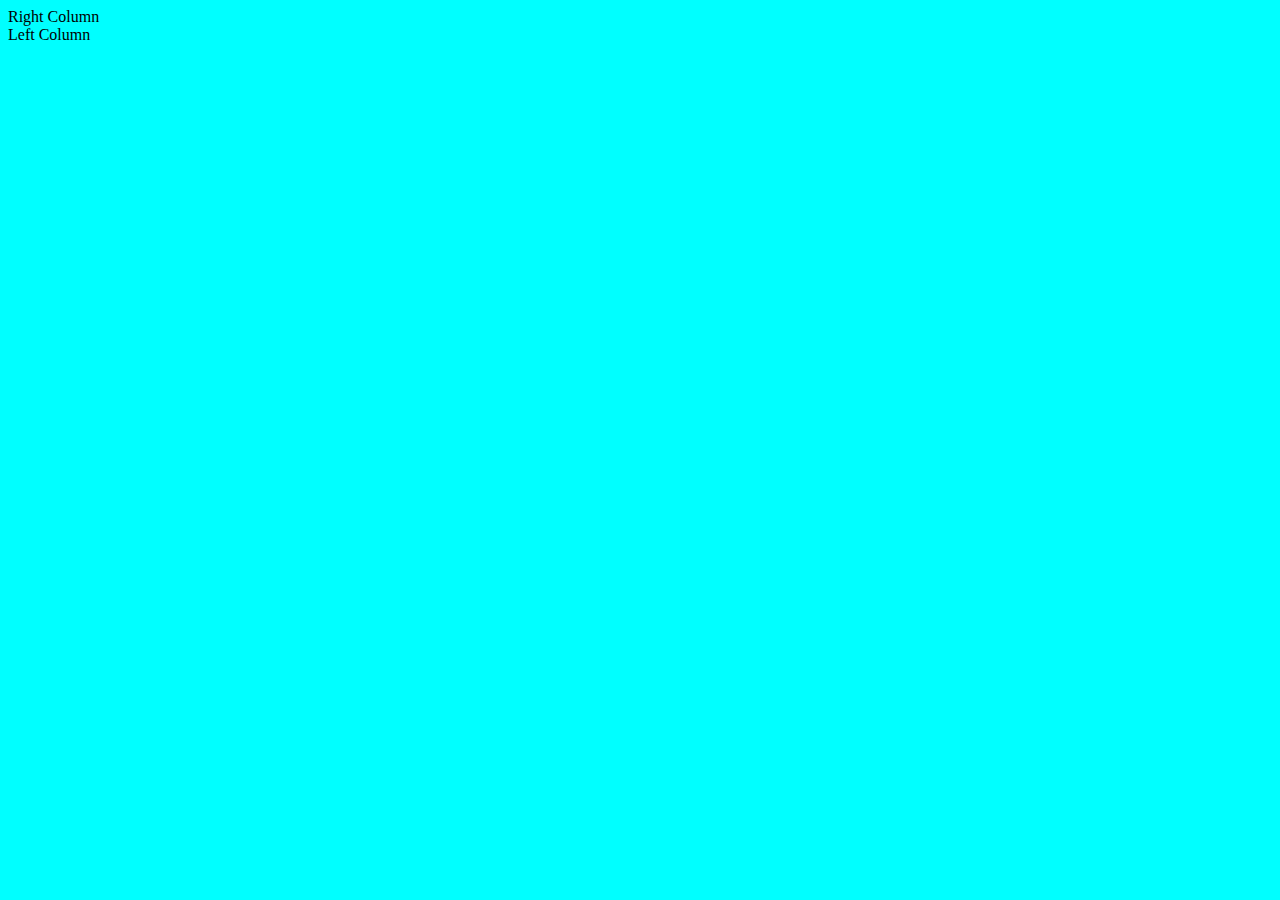
==== index.html @ 6114fdcd "Initial HTML" ====
<!DOCTYPE html>
<html lang="en">
<head>
    <meta charset="UTF-8">
    <meta http-equiv="X-UA-Compatible" content="IE=edge">
    <meta name="viewport" content="width=device-width, initial-scale=1.0">
    <title>Sign up</title>
    <link rel="stylesheet" href="./css/main.css">
</head>
<body>
    <main>
        <div>
            Right Column
        </div>
        <div>
            Left Column
        </div>
    </main>
</body>
</html>
---- css/main.css ----
body {
    background-color: aqua;
}
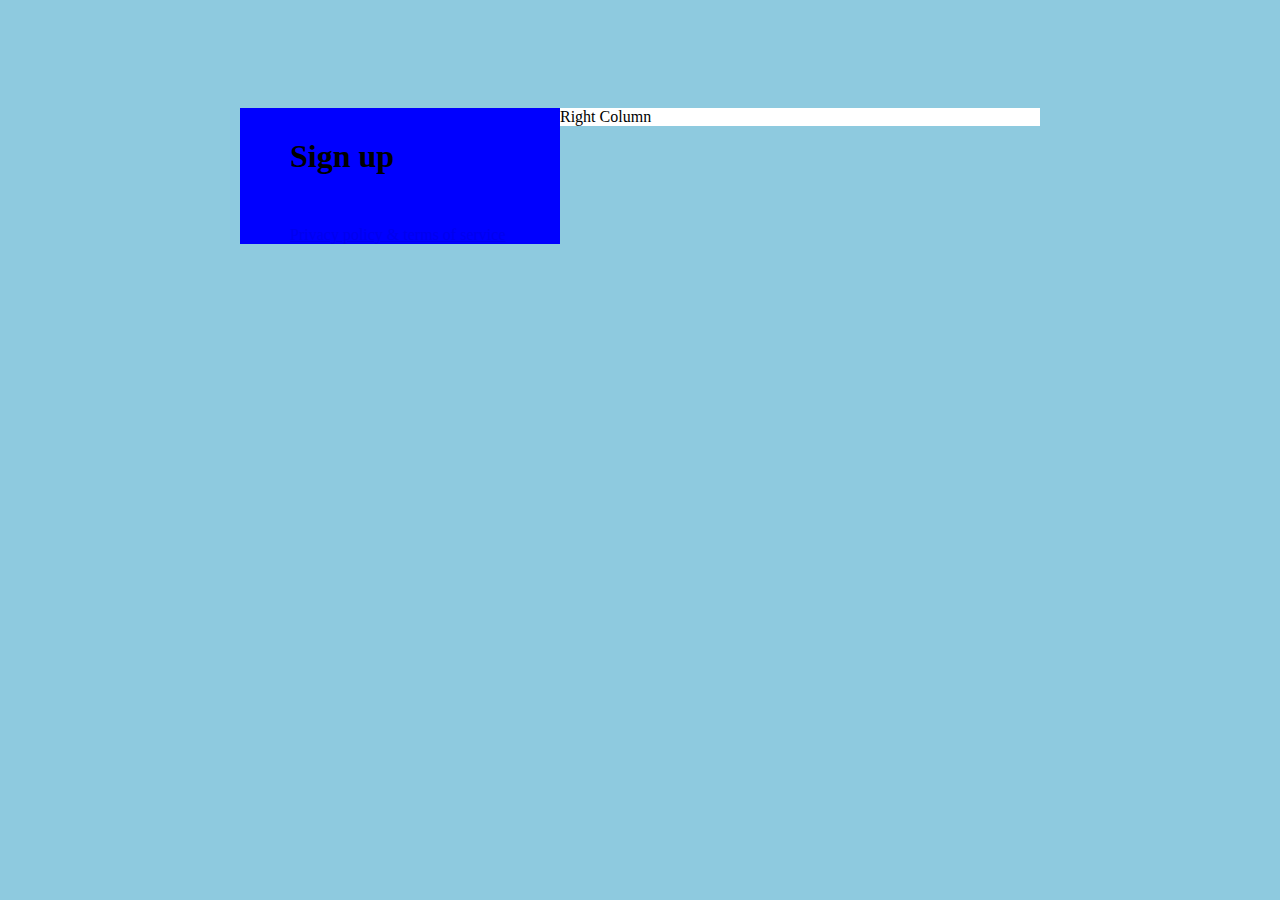
==== commit e0792fe5: "Left column form" ====
--- a/index.html
+++ b/index.html
@@ -10,10 +10,13 @@
 <body>
     <main>
         <div>
-            Right Column
+            <h1>
+                Sign up
+            </h1>
+            <a href="#">Privacy policy & terms of service</a>
         </div>
         <div>
-            Left Column
+            Right Column
         </div>
     </main>
 </body>
--- a/css/main.css
+++ b/css/main.css
@@ -1,3 +1,37 @@
 body {
-    background-color: aqua;
+    background-color: #8ecadf;
+}
+main {
+    display: inline-block;
+    width: 800px;
+    margin-top: 100px;
+    margin-left: calc((100% - 800px) / 2);
+    margin-right: calc((100% - 800px) / 2);
+}
+div:first-of-type {
+    display: inline-block;
+    width: 40%;
+    float: left;
+    background-color: blue;
+    background-image: url(./img);
+}
+div:last-of-type {
+    display: inline-block;
+    width: 60%;
+    float: left;
+    background-color: white;
+}
+h1 {
+    display: inline-block;
+    width: 320px;
+    float: left;
+    margin-top: 30px;
+    margin-left: 50px;
+}
+a {
+    display: inline-block;
+    width: 800px;
+    float: left;
+    margin-top: 30px;
+    margin-left: 50px; 
 }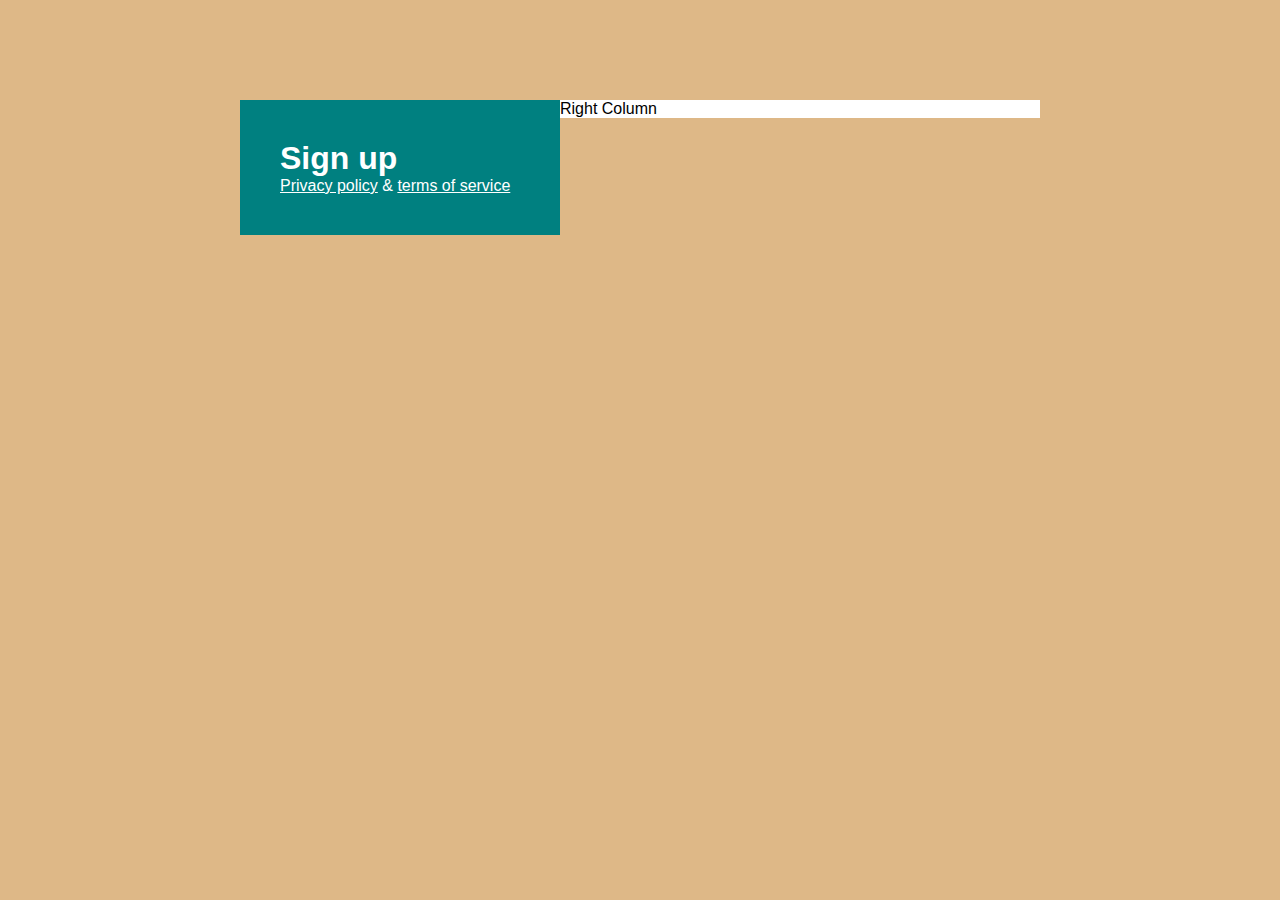
==== commit c4661e46: "Left column content and style using Css classes #4" ====
--- a/index.html
+++ b/index.html
@@ -7,17 +7,21 @@
     <title>Sign up</title>
     <link rel="stylesheet" href="./css/main.css">
 </head>
+
 <body>
-    <main>
-        <div>
-            <h1>
-                Sign up
-            </h1>
-            <a href="#">Privacy policy & terms of service</a>
+    <main class="conteiner">
+        <div class="left-column">
+            <h1 class="main-title">Sign up</h1>
+            <div class="bottom-links">    
+                <a href="#" class="link">Privacy policy</a>
+                <span class="symbol">&amp;</span>
+                <a href="#" class="link">terms of service</a>
+            </div>   
         </div>
-        <div>
+        <div class="right-column">
             Right Column
         </div>
     </main>
 </body>
+
 </html>--- a/css/main.css
+++ b/css/main.css
@@ -1,37 +1,48 @@
+body,
+body * {
+    margin: 0;
+    padding: 0;
+    vertical-align: top;
+    box-sizing: border-box;
+    font-family: 'Gill Sans', 'Gill Sans MT', Calibri, 'Trebuchet MS', sans-serif;
+}
+
 body {
-    background-color: #8ecadf;
+background-color: burlywood;
 }
-main {
+
+.conteiner {
     display: inline-block;
     width: 800px;
-    margin-top: 100px;
+    padding-top: 100px;
     margin-left: calc((100% - 800px) / 2);
     margin-right: calc((100% - 800px) / 2);
 }
-div:first-of-type {
+.left-column {
     display: inline-block;
-    width: 40%;
+    width: calc(40% - 80px);
     float: left;
-    background-color: blue;
-    background-image: url(./img);
+    padding: 40px;
+    background-color: teal;
+    box-sizing: content-box;
 }
-div:last-of-type {
+.main-title {
+    margin: 0%;  
+    color: #fff;
+}
+.bottom-links {
+    color: white;
+}
+.symbol {
+ color: white;
+}
+
+.link {
+    color: white;
+}
+.right-column {
     display: inline-block;
     width: 60%;
     float: left;
     background-color: white;
-}
-h1 {
-    display: inline-block;
-    width: 320px;
-    float: left;
-    margin-top: 30px;
-    margin-left: 50px;
-}
-a {
-    display: inline-block;
-    width: 800px;
-    float: left;
-    margin-top: 30px;
-    margin-left: 50px; 
 }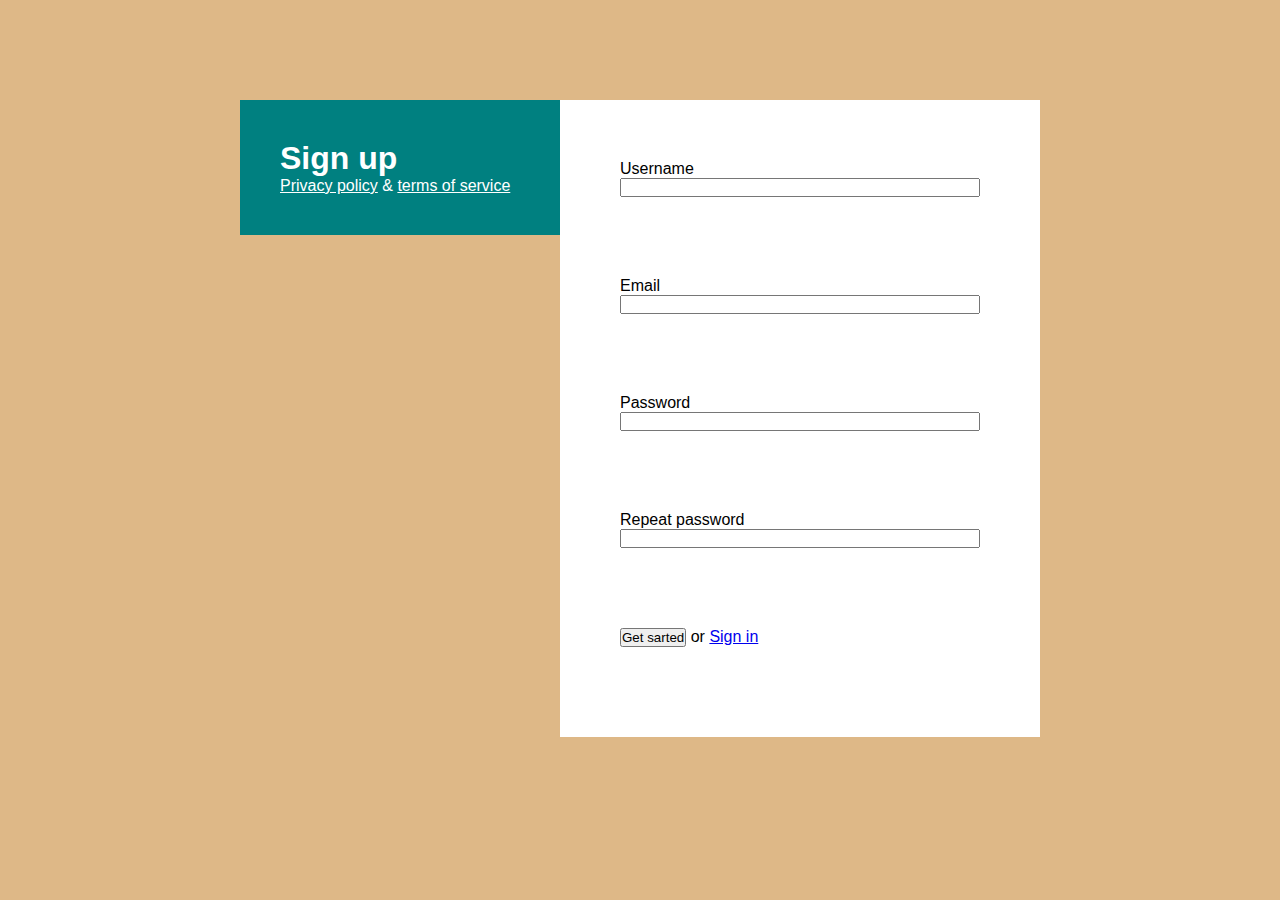
==== commit cf028d18: "Initial form HTML #5" ====
--- a/index.html
+++ b/index.html
@@ -19,7 +19,30 @@
             </div>   
         </div>
         <div class="right-column">
-            Right Column
+            <form class="form">
+                <div class="form-row">
+                    <label for="">Username</label>
+                        <input type="text">
+                </div>
+                <div class="form-row">
+                    <label for="">Email</label>
+                        <input type="text">
+                </div>
+                <div class="form-row">
+                    <label for="">Password</label>
+                        <input type="text">
+                </div>
+                <div class="form-row">
+                    <label for="">Repeat password</label>
+                        <input type="text">
+                </div>
+                <div class="form-row">
+                    <button type="submit">Get sarted</button>
+                    <span>or</span>
+                    <a href="#">Sign in</a>
+                </div>
+
+            </form>
         </div>
     </main>
 </body>
--- a/css/main.css
+++ b/css/main.css
@@ -27,22 +27,50 @@
     box-sizing: content-box;
 }
 .main-title {
+    display: inline-block;
+    width: 100%;
     margin: 0%;  
     color: #fff;
 }
 .bottom-links {
+    display: inline-block;
     color: white;
 }
 .symbol {
+    display: inline-block;
  color: white;
 }
 
 .link {
+    display: inline-block;
     color: white;
 }
 .right-column {
     display: inline-block;
     width: 60%;
+    padding: 60px;
     float: left;
     background-color: white;
+}
+.form {
+    display: inline-block;
+    width: 100%;
+}
+.form > .form-row {
+    display: inline-block;
+    width: 100%;
+    margin-bottom: 30px;
+}
+
+.form > form-row:last-of-type {
+    margin-bottom: 0%; 
+}
+.form > .form-row > label {
+    display: inline-block;
+    width: 100%;
+}
+.form > .form-row > input {
+    display: inline-block;
+    width: 100%;
+    margin-bottom: 50px;
 }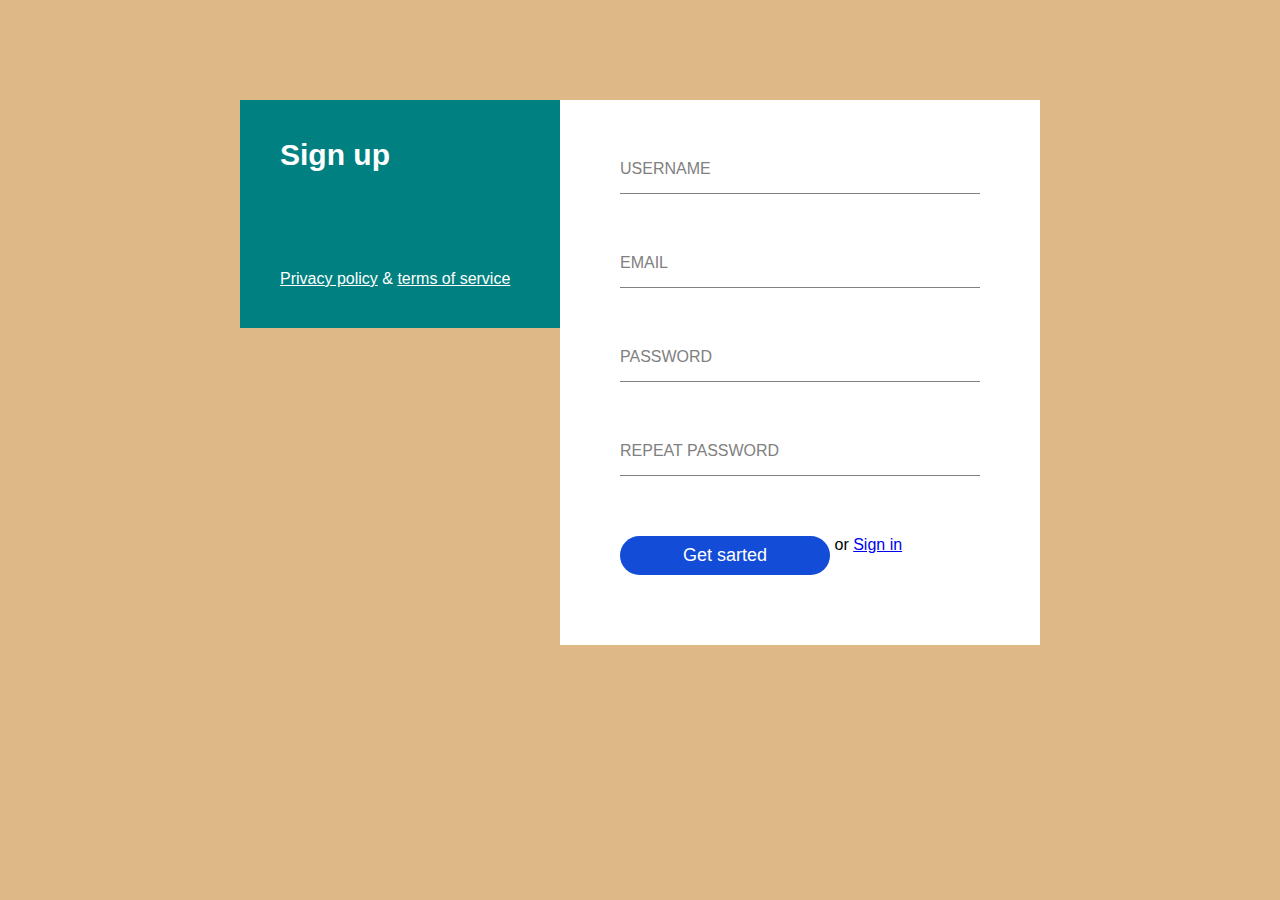
==== commit a7682685: "Add button and input style" ====
--- a/index.html
+++ b/index.html
@@ -37,7 +37,7 @@
                         <input type="text">
                 </div>
                 <div class="form-row">
-                    <button type="submit">Get sarted</button>
+                    <button class="button" type="submit">Get sarted</button>
                     <span>or</span>
                     <a href="#">Sign in</a>
                 </div>
--- a/css/main.css
+++ b/css/main.css
@@ -29,8 +29,10 @@
 .main-title {
     display: inline-block;
     width: 100%;
-    margin: 0%;  
+    margin-bottom: 100px;
     color: #fff;
+    font-size: 30px;
+    line-height: 30px;
 }
 .bottom-links {
     display: inline-block;
@@ -59,7 +61,7 @@
 .form > .form-row {
     display: inline-block;
     width: 100%;
-    margin-bottom: 30px;
+    margin-bottom: 10px;
 }
 
 .form > form-row:last-of-type {
@@ -68,9 +70,25 @@
 .form > .form-row > label {
     display: inline-block;
     width: 100%;
-}
+    text-transform: uppercase;
+    color: grey;
+    }
 .form > .form-row > input {
     display: inline-block;
     width: 100%;
     margin-bottom: 50px;
+    border: 0px;
+    border-bottom: 1px solid grey;
+}
+.button {  
+    background-color: #134cd6;
+    border: none;
+    color: white;
+    padding: 9px 63px;
+    text-align: center;
+    text-decoration: none;
+    display: inline-block;
+    font-size: 18px;
+    cursor: pointer;
+    border-radius: 20px;
 }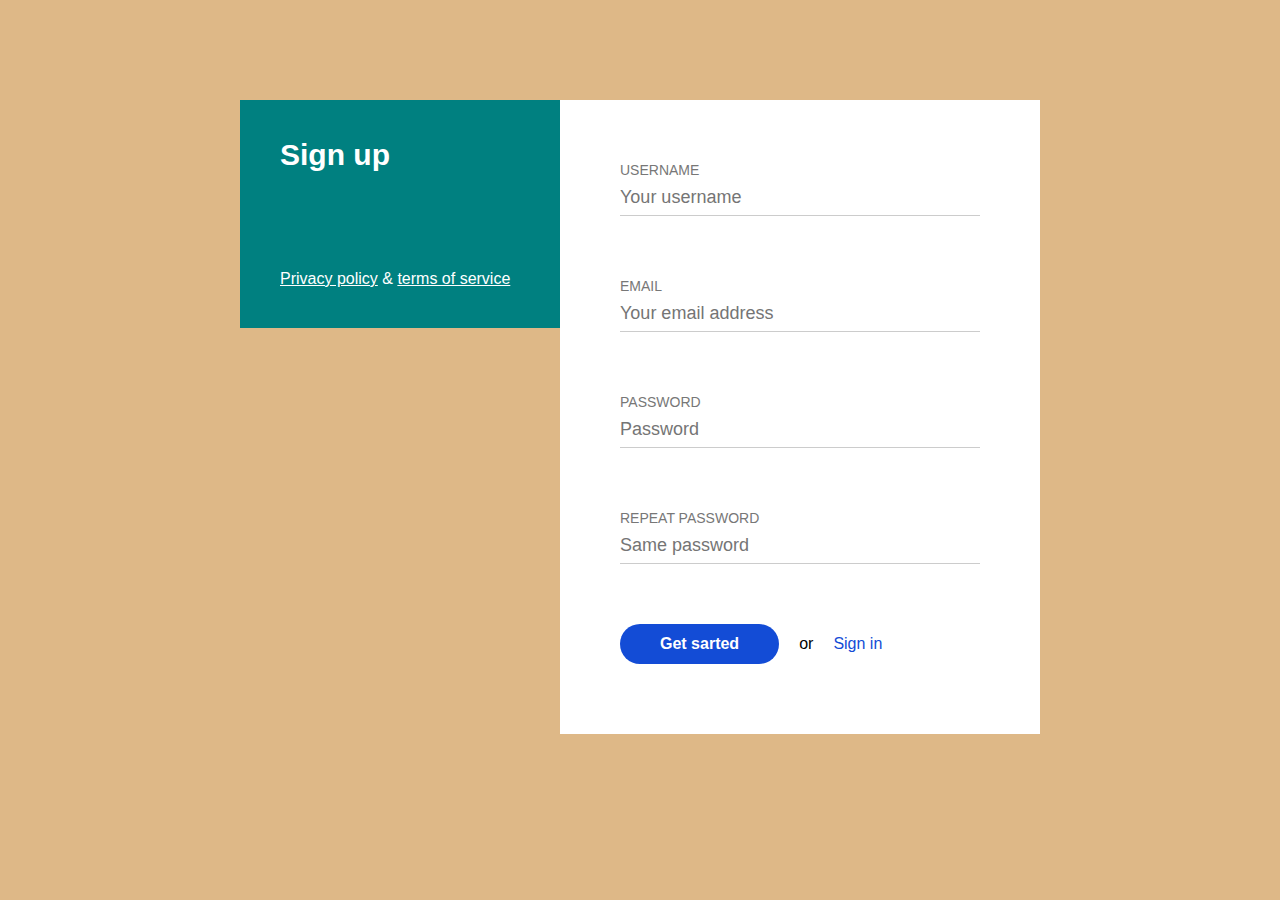
==== commit c959c0e4: "Form style #5" ====
--- a/index.html
+++ b/index.html
@@ -21,23 +21,23 @@
         <div class="right-column">
             <form class="form">
                 <div class="form-row">
-                    <label for="">Username</label>
-                        <input type="text">
+                    <label for="username">Username</label>
+                        <input id="username" type="text" placeholder="Your username" required>
                 </div>
                 <div class="form-row">
-                    <label for="">Email</label>
-                        <input type="text">
+                    <label for="email">Email</label>
+                        <input id="email" type="email" placeholder="Your email address" required>
                 </div>
                 <div class="form-row">
-                    <label for="">Password</label>
-                        <input type="text">
+                    <label for="pass">Password</label>
+                        <input id="pass" type="password" placeholder="Password" required>
                 </div>
                 <div class="form-row">
-                    <label for="">Repeat password</label>
-                        <input type="text">
+                    <label for="re-pass">Repeat password</label>
+                        <input id="re-pass" type="password" placeholder="Same password" required>
                 </div>
                 <div class="form-row">
-                    <button class="button" type="submit">Get sarted</button>
+                    <button type="submit">Get sarted</button>
                     <span>or</span>
                     <a href="#">Sign in</a>
                 </div>
--- a/css/main.css
+++ b/css/main.css
@@ -71,24 +71,58 @@
     display: inline-block;
     width: 100%;
     text-transform: uppercase;
-    color: grey;
-    }
+    color:#777;
+    font-size: 14px;
+    line-height: 20px;
+}
 .form > .form-row > input {
     display: inline-block;
     width: 100%;
     margin-bottom: 50px;
-    border: 0px;
-    border-bottom: 1px solid grey;
+    border: none;
+    line-height: 35px;
+    font-size: 18px;
+    border-bottom: 1px solid#ccc; 
 }
-.button {  
+.form > .form-row > input:focus {
+    background-color: lightgrey;
+    outline: 5px solid red;
+}
+
+.form > .form-row > button {
+    float: left;
     background-color: #134cd6;
     border: none;
     color: white;
-    padding: 9px 63px;
+    padding: 10px;
+    padding-left: 40px;
+    padding-right: 40px;
     text-align: center;
     text-decoration: none;
     display: inline-block;
-    font-size: 18px;
+    font-size: 16px;
+    line-height: 20px;
+    font-weight: bold;
     cursor: pointer;
-    border-radius: 20px;
+    border-radius: 40px;
+}
+
+.form > .form-row > span {
+    float: left;
+    padding: 10px;
+    margin-left: 10px;
+    font-size: 16px;
+    line-height: 20px;
+}
+
+.form > .form-row > a {
+    float: left;
+    padding: 10px;
+    font-size: 16px;
+    line-height: 20px;
+    color: #134cd6;
+    text-decoration: none;
+}
+.form > .form-row > a:hover {
+    text-decoration: underline;
 }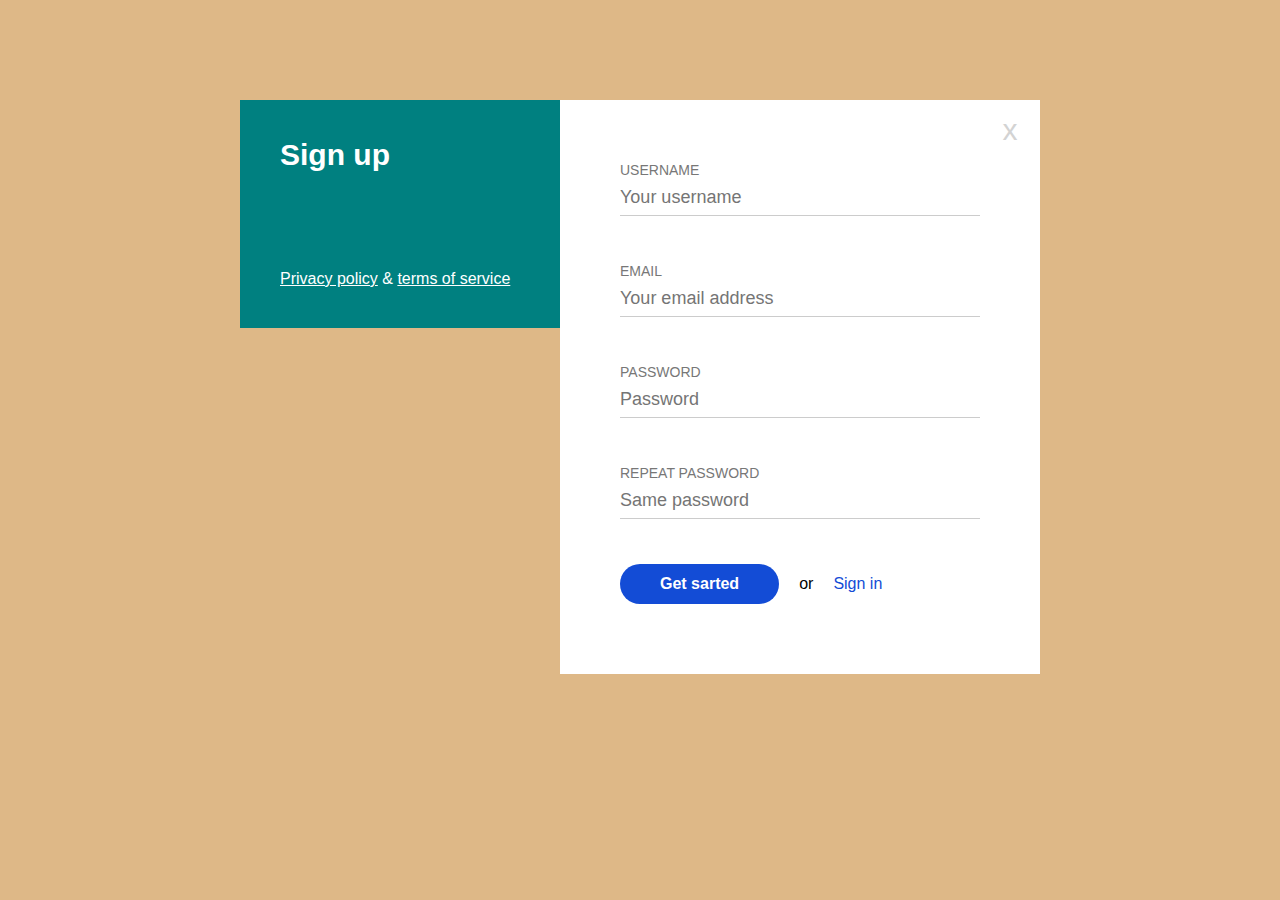
==== commit bd8fa4bd: "Close element positioning" ====
--- a/index.html
+++ b/index.html
@@ -19,6 +19,7 @@
             </div>   
         </div>
         <div class="right-column">
+            <div class="close">x</div>
             <form class="form">
                 <div class="form-row">
                     <label for="username">Username</label>
--- a/css/main.css
+++ b/css/main.css
@@ -4,6 +4,7 @@
     padding: 0;
     vertical-align: top;
     box-sizing: border-box;
+    position: static;
     font-family: 'Gill Sans', 'Gill Sans MT', Calibri, 'Trebuchet MS', sans-serif;
 }
 
@@ -53,6 +54,19 @@
     padding: 60px;
     float: left;
     background-color: white;
+    position: relative;
+}
+.close {
+    display: inline-block;
+    width: 60px;
+    height: 60px;
+    text-align: center;
+    font-size: 30px;
+    line-height: 60px;
+    position: absolute;
+    top: 0;
+    right: 0;
+    color: lightgray;
 }
 .form {
     display: inline-block;
@@ -78,7 +92,7 @@
 .form > .form-row > input {
     display: inline-block;
     width: 100%;
-    margin-bottom: 50px;
+    margin-bottom: 35px;
     border: none;
     line-height: 35px;
     font-size: 18px;
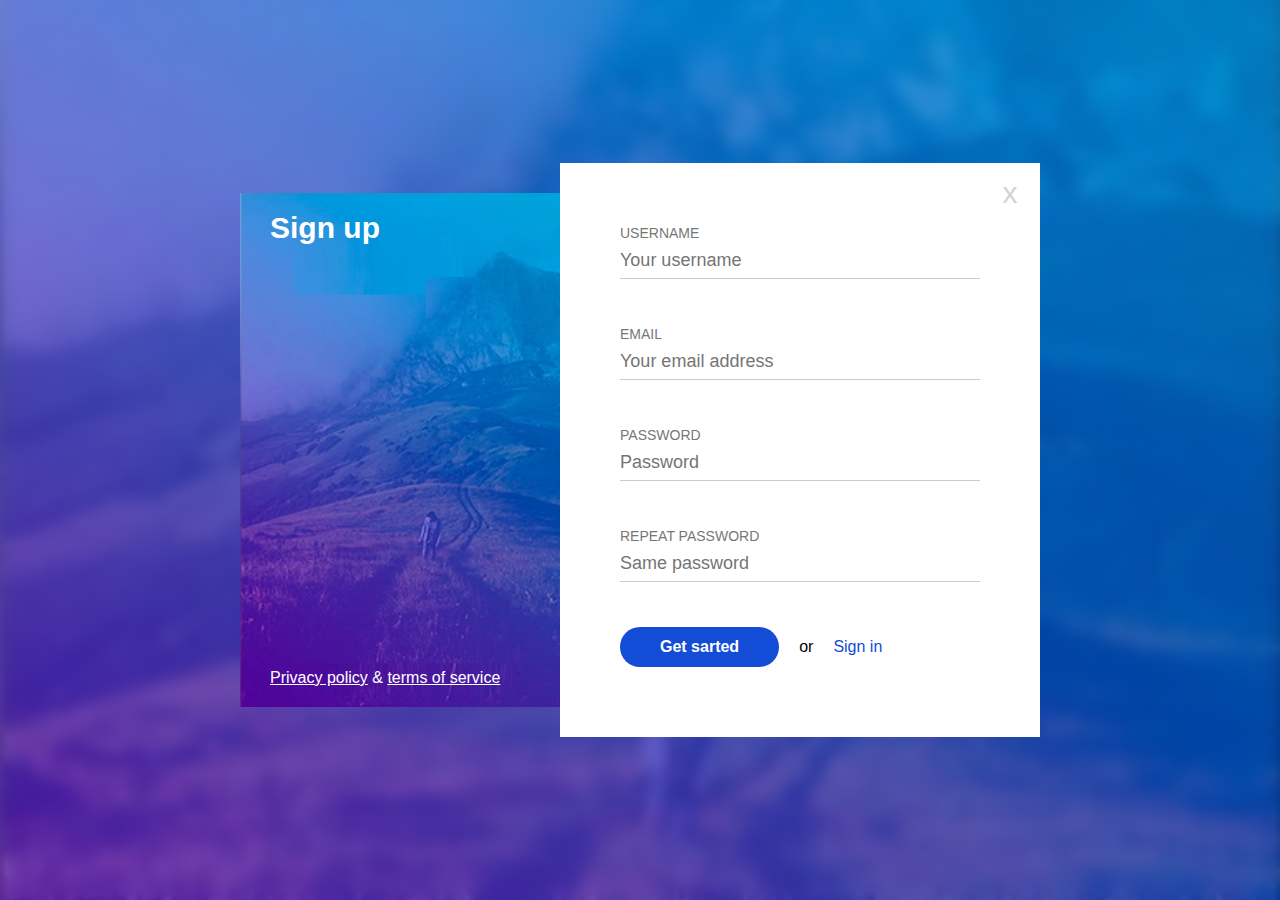
==== commit c9bf8f94: "Center position #7 and blur background #8" ====
--- a/index.html
+++ b/index.html
@@ -9,6 +9,7 @@
 </head>
 
 <body>
+    <div class="bg-image"></div>
     <main class="conteiner">
         <div class="left-column">
             <h1 class="main-title">Sign up</h1>
--- a/css/main.css
+++ b/css/main.css
@@ -9,36 +9,67 @@
 }
 
 body {
-background-color: burlywood;
+    background-image: url(../img/hill.jpeg);
+    background-repeat: no-repeat;
+    background-size: cover;
+    background-position: center;
+    position: relative;
+    height: 100vh;
+}
+
+.bg-image {
+    display: inline-block;
+    width: 100%;
+    height: 100%;
+    background-image: url(../img/hill.jpeg);
+    background-repeat: no-repeat;
+    background-size: cover;
+    background-position: center;
+    filter: blur(8px);
 }
 
 .conteiner {
     display: inline-block;
     width: 800px;
-    padding-top: 100px;
-    margin-left: calc((100% - 800px) / 2);
-    margin-right: calc((100% - 800px) / 2);
+    position: absolute;
+    top: 50%;
+    left: 50%;
+    transform: translate(-50%, -50%);
 }
+
 .left-column {
     display: inline-block;
-    width: calc(40% - 80px);
-    float: left;
-    padding: 40px;
-    background-color: teal;
+    width: 40%;
     box-sizing: content-box;
+    position: absolute;
+    top: 30px;
+    left: 0;
+    bottom: 30px;
+    background-image: url(../img/hill.jpeg);
+    background-repeat: no-repeat;
+    background-size: cover;
 }
+
 .main-title {
     display: inline-block;
-    width: 100%;
-    margin-bottom: 100px;
+    position: absolute;
+    top: 20px;
+    right: 30px;
+    left: 30px;
     color: #fff;
     font-size: 30px;
     line-height: 30px;
 }
+
 .bottom-links {
     display: inline-block;
     color: white;
+    position: absolute;
+    bottom: 20px;
+    left: 30px;
+    right: 30px;
 }
+
 .symbol {
     display: inline-block;
  color: white;
@@ -48,14 +79,16 @@
     display: inline-block;
     color: white;
 }
+
 .right-column {
     display: inline-block;
     width: 60%;
     padding: 60px;
-    float: left;
+    float: right;
     background-color: white;
     position: relative;
 }
+
 .close {
     display: inline-block;
     width: 60px;
@@ -68,10 +101,12 @@
     right: 0;
     color: lightgray;
 }
+
 .form {
     display: inline-block;
     width: 100%;
 }
+
 .form > .form-row {
     display: inline-block;
     width: 100%;
@@ -81,6 +116,7 @@
 .form > form-row:last-of-type {
     margin-bottom: 0%; 
 }
+
 .form > .form-row > label {
     display: inline-block;
     width: 100%;
@@ -89,6 +125,7 @@
     font-size: 14px;
     line-height: 20px;
 }
+
 .form > .form-row > input {
     display: inline-block;
     width: 100%;
@@ -98,6 +135,7 @@
     font-size: 18px;
     border-bottom: 1px solid#ccc; 
 }
+
 .form > .form-row > input:focus {
     background-color: lightgrey;
     outline: 5px solid red;
@@ -137,6 +175,7 @@
     color: #134cd6;
     text-decoration: none;
 }
+
 .form > .form-row > a:hover {
     text-decoration: underline;
 }